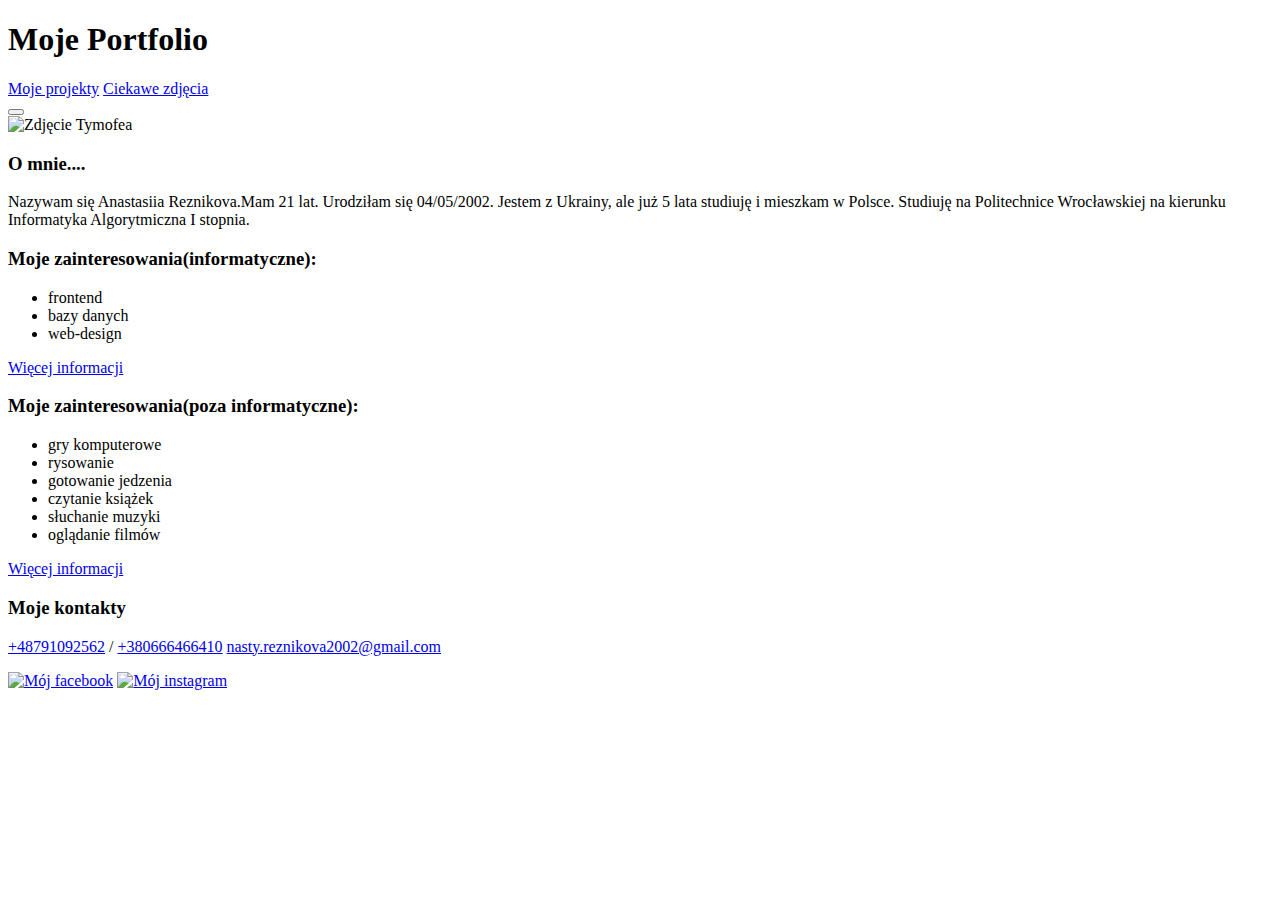
==== index.html @ b86e9222 "Add files via upload" ====
<!DOCTYPE html>
<html lang="pl">
  <head>
    <meta charset="UTF-8" />
    <meta http-equiv="X-UA-Compatible" content="IE=edge" />
    <meta name="viewport" content="width=device-width, initial-scale=1.0" />
    <link href="style.css" rel="stylesheet" />
    <link rel="preconnect" href="https://fonts.googleapis.com" />
    <link rel="preconnect" href="https://fonts.gstatic.com" crossorigin />
    <link
      href="https://fonts.googleapis.com/css2?family=Roboto+Mono:wght@200;300;400;500;600;700&display=swap"
      rel="stylesheet"
    />
    <title>Moje Portfolio</title>
  </head>
  <body id="index">
    <div class="wrapper">
      <nav class="heder">
        <h1 class="Tytul">Moje Portfolio</h1>
        <div class="linki" id="linki_index">
          <a href="projekty.html" class="Navigacja">Moje projekty</a>
          <a href="galeria.html" class="Navigacja">Ciekawe zdjęcia</a>
        </div>
        <button class="burger">
          <div class="line"></div>
          <div class="line"></div>
          <div class="line"></div>
        </button>
      </nav>
      <main>
        <div class="PierwszaCzesc" id="PierwszaCzesc_index">
          <picture class="Kolo">
            <!-- <source srcset="./zdjencia/1.jpg" media="(min-width:1000px)" /> -->
            <source srcset="./zdjencia/1.800.jpg" media="(min-width:800px)" />
            <source srcset="./zdjencia/2.640.jpg" media="(min-width:600px)" />
            <source srcset="./zdjencia/0.3.jpg" media="(min-width:300px)" />
            <img
              src="./zdjencia/0.1.jpg"
              class="gluwneZdjencie"
              alt="Zdjęcie Tymofea"
            />
          </picture>
          <article class="Omnie">
            <h3 class="Nagluwek">O mnie....</h3>
            <p class="Opis">
              Nazywam się Anastasiia Reznikova.Mam 21 lat. Urodziłam się
              04/05/2002. Jestem z Ukrainy, ale już 5 lata studiuję i mieszkam w
              Polsce. Studiuję na Politechnice Wrocławskiej na kierunku
              Informatyka Algorytmiczna I stopnia.
            </p>
          </article>
        </div>
        <section class="Zainteresowania">
          <h3 class="Nagluwek2">Moje zainteresowania(informatyczne):</h3>
          <ul class="Lista">
            <li>frontend</li>
            <li>bazy danych</li>
            <li>web-design</li>
          </ul>
          <a href="zainteresowania.html" class="wiecej">Więcej informacji</a>
        </section>
        <section class="Zainteresowania2">
          <h3 class="Nagluwek2">Moje zainteresowania(poza informatyczne):</h3>
          <ul class="Lista">
            <li>gry komputerowe</li>
            <li>rysowanie</li>
            <li>gotowanie jedzenia</li>
            <li>czytanie książek</li>
            <li>słuchanie muzyki</li>
            <li>oglądanie filmów</li>
          </ul>
          <a href="zainteresowania.html" class="wiecej">Więcej informacji</a>
        </section>
        <article class="Kolo2">
          <h3 class="NagluwekKont">Moje kontakty</h3>
          <p class="DaneKont">
            <a href="tel:+48791092562" class="DaneKPos">+48791092562</a> /
            <a href="+380666466410" class="DaneKPos">+380666466410</a>
            <a href="mailto:nasty.reznikova2002@gmail.com" class="DaneKPos"
              >nasty.reznikova2002@gmail.com</a
            >
          </p>
          <a href="https://ru-ru.facebook.com/anastasiia.reznikova.14"
            ><img src="facebook.svg" class="facebook" alt="Mój facebook"
          /></a>
          <a href="https://www.instagram.com/_nastya_reznikova_/"
            ><img src="instagram.svg" class="instagram" alt="Mój instagram"
          /></a>
        </article>
      </main>
    </div>
    <script src="kod.js"></script>
  </body>
</html>
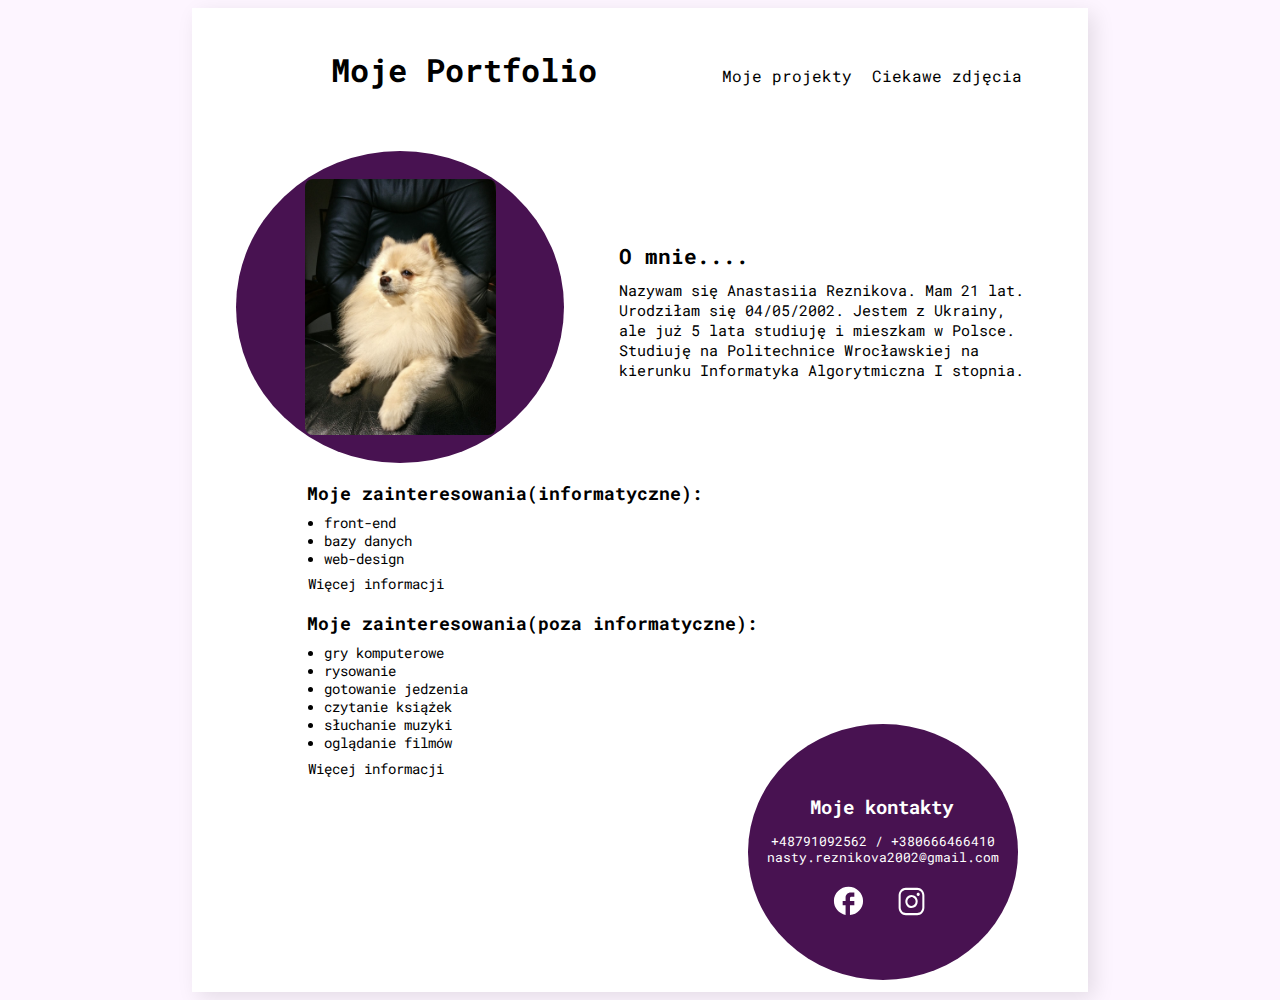
==== commit 7672966a: "Update index.html" ====
--- a/index.html
+++ b/index.html
@@ -43,7 +43,7 @@
           <article class="Omnie">
             <h3 class="Nagluwek">O mnie....</h3>
             <p class="Opis">
-              Nazywam się Anastasiia Reznikova.Mam 21 lat. Urodziłam się
+              Nazywam się Anastasiia Reznikova. Mam 21 lat. Urodziłam się
               04/05/2002. Jestem z Ukrainy, ale już 5 lata studiuję i mieszkam w
               Polsce. Studiuję na Politechnice Wrocławskiej na kierunku
               Informatyka Algorytmiczna I stopnia.
@@ -53,7 +53,7 @@
         <section class="Zainteresowania">
           <h3 class="Nagluwek2">Moje zainteresowania(informatyczne):</h3>
           <ul class="Lista">
-            <li>frontend</li>
+            <li>front-end</li>
             <li>bazy danych</li>
             <li>web-design</li>
           </ul>
--- a/style.css
+++ b/style.css
@@ -0,0 +1,1318 @@
+* {
+  font-family: "Roboto Mono", monospace;
+  /* box-sizing: border-box; */
+}
+body {
+  font-family: "Roboto Mono", monospace;
+  background: #fdf5ff;
+}
+
+.wrapper,
+.wrapperZai,
+.wrapperPro,
+.wrapperGale {
+  /* display: flex; */
+  /* width: 1200px; */
+  overflow: hidden;
+  scrollbar-width: none;
+  -ms-overflow-style: none;
+  margin: 0 auto;
+  padding: 0px;
+  background: #ffffff;
+  box-shadow: 6px 6px 20px rgba(0, 0, 0, 0.1);
+  height: 65.5em;
+}
+div.wrapper.active {
+  height: 69em;
+}
+div.wrapperPro.active {
+  height: 67em;
+}
+div.wrapperZai.active {
+  height: 104em;
+}
+div.wrapperGale.active {
+  height: 90em;
+}
+.wrapperZai {
+  height: 98em;
+}
+.wrapperPro {
+  height: 64em;
+}
+.wrapperGale {
+  height: 87.5em;
+}
+.heder {
+  padding-top: 2%;
+}
+.Tytul {
+  /* margin: 0px; */
+  margin: 2.5%;
+  margin-left: 0%;
+  padding: 0px;
+  margin-bottom: 2%;
+}
+nav {
+  /* display: grid; */
+  /* margin-top: 12px; */
+  margin-left: 3%;
+}
+picture.js {
+  display: none;
+}
+nav.heder.js {
+  /* display: grid; */
+  /* margin-top: 12px; */
+  display: flex;
+  /* overflow-y: hidden; */
+  /* scrollbar-width: none;
+  -ms-overflow-style: none; */
+  justify-content: space-between;
+  /* align-items: center; */
+  /* overflow-x: hidden; */
+  position: relative;
+  margin-left: 3%;
+}
+.burger {
+  display: none;
+}
+.burger.js {
+  background: transparent;
+  border: none;
+  outline: none;
+  cursor: pointer;
+  display: block;
+}
+
+.line {
+  width: 3em;
+  height: 0.3em;
+  background-color: #481251;
+  margin: 0.6em;
+  border-radius: 20px;
+  transition: 0.4s ease-in-out;
+}
+.burger.js.active .line:first-child {
+  transform: translateY(-300px);
+}
+.burger.js.active .line:nth-child(2) {
+  transform: rotate(-48deg) translateY(0);
+}
+.burger.js.active .line:nth-child(3) {
+  transform: rotate(48deg) translate(-7px, -9px);
+}
+
+.Navigacja {
+  text-decoration: none;
+  outline: none;
+  color: black;
+  font-size: 0.9em;
+}
+.Navigacja.js {
+  text-decoration: none;
+  outline: none;
+  color: whitesmoke;
+  /* color: black; */
+  font-size: 1em;
+  padding: 1%;
+}
+/* .Navigacja:hover {
+  font-weight: bold;
+  color: #481251;
+  font-size: 105%;
+} */
+
+.Navigacja.js:hover {
+  font-weight: bold;
+  color: #481251;
+  font-size: 105%;
+  transform: translateY(-10%);
+  /* text-align: center; */
+}
+.Navigacja.js.active:hover {
+  transform: translateY(-10%);
+  color: whitesmoke;
+  /* text-align: center; */
+}
+.linki {
+  margin: 0px;
+  padding: 0px;
+}
+.linki.js {
+  position: absolute;
+  right: 0;
+  top: 103%;
+  width: 103%;
+  visibility: hidden;
+  text-align: center;
+  background-color: #481251;
+  display: flex;
+  flex-direction: column;
+  margin: 0px;
+  padding: 0px;
+  padding-bottom: 2%;
+  transform: translate(100%);
+  transition: 0.4s ease-in-out;
+}
+div.linki.js.active {
+  visibility: visible;
+  transition: 0.5s ease-in-out;
+  transform: translate(
+    0%
+  ); /* Zastosuj przesunięcie 0% do elementu na osi poziomej */
+}
+/* ///////////////////////////////////////////////////////////////////////////////////////// */
+.PierwszaCzesc {
+  padding: 3%;
+  display: grid;
+  margin-top: 1em;
+  transition: 0.8s ease-in-out;
+}
+div.PierwszaCzesc.active {
+  margin-bottom: 1.5em;
+  transform: translateY(1em);
+  margin-top: 4.2em;
+  transition: 0.3s ease-in-out;
+}
+.gluwneZdjencie {
+  /* border: 10px yellow solid; */
+  position: absolute;
+  width: 58.5%;
+  left: 58px;
+  border-radius: 0.5em;
+  top: 9%;
+  transition: 1s;
+}
+.gluwneZdjencie:hover {
+  transform: scale(1.2);
+}
+.Kolo {
+  background: #481251;
+  position: relative;
+  border-radius: 50%;
+  width: 17.5em;
+  height: 16.5em;
+  left: 8%;
+}
+.Kolo {
+  /* animation-name: moveUpDown;
+  animation-duration: 1s; */
+  animation: moveUpDown 4s linear infinite 2.5s, wyjscie 3.4s linear; /* kolejność jest ważna */
+}
+
+@keyframes wyjscie {
+  /* 0% i 100% oznaca from i to i możemy zmienić animacje po procntac  */
+  0% {
+    transform: translateX(-150%);
+  }
+  50% {
+    transform: translateY(-9%);
+  }
+  90% {
+    transform: translateY(0);
+  }
+  100% {
+    transform: translateX(0);
+  }
+}
+.Opis {
+  padding: 0px;
+  margin: 0px;
+  width: 28em;
+  margin-top: 1%;
+  font-size: 76%;
+  /* margin-bottom: 6px; */
+}
+.Nagluwek {
+  padding: 0px;
+  margin: 0px;
+  margin-top: 2%;
+  font-size: 100%;
+}
+.Nagluwek2 {
+  padding: 0px;
+  margin: 0px;
+  margin-top: -3%;
+  margin-left: 3%;
+  font-size: 100%;
+}
+.Lista {
+  padding-left: 7.5%;
+  margin-top: 1%;
+  font-size: 81%;
+  margin-bottom: 0%;
+}
+/* /////////////// */
+/* .Omnie {
+  margin-left: 1em;
+}
+.Zainteresowania {
+  margin-left: 1em;
+}
+.Zainteresowania2 {
+  margin-left: 1em;
+} */
+.Zainteresowania {
+  margin-top: 2%;
+}
+.wiecej {
+  padding-left: 3%;
+  /* margin-top: 1px; */
+  font-size: 78%;
+  text-decoration: none;
+  outline: none;
+  color: black;
+  /* transition: 1s; */
+}
+.wiecej:hover {
+  font-weight: bold;
+  color: #481251;
+  font-size: 90%;
+  /* transform: scale(2); */
+}
+.Zainteresowania2 {
+  margin-top: 5%;
+}
+/* /////////////////////////// */
+.Kolo2 {
+  background: #481251;
+  position: relative;
+  border-radius: 50%;
+  width: 16.9em;
+  display: flow-root;
+  margin: 0%;
+  margin-top: 5%;
+  height: 16em;
+  left: 17%;
+}
+.Kolo2 {
+  /* animation-name: moveUpDown;
+  animation-duration: 1s; */
+  animation: moveUpDown 4s linear infinite 2.3s;
+}
+.Kolo2.stopped,
+.Kolo.stopped {
+  animation-play-state: paused;
+}
+
+@keyframes moveUpDown {
+  /* 0% i 100% oznaca from i to i możemy zmienić animacje po procntac  */
+
+  0%,
+  100% {
+    transform: translateY(0);
+  }
+  50% {
+    transform: translateY(-9%);
+  }
+}
+.NagluwekKont {
+  padding: 0%;
+  margin: 23%;
+  margin-top: 26%;
+  margin-bottom: 0%;
+  /* left: 67px; */
+  color: #ffffff;
+  position: relative;
+}
+.DaneKont {
+  color: #ffff;
+  text-align: center;
+  /* width: 421px; */
+  position: relative;
+  padding: 0%;
+  margin: 0%;
+  margin-top: 5%;
+  left: 0%;
+  font-weight: 400;
+  font-size: 79%;
+}
+/* /////////////////////// */
+.DaneKPos {
+  color: #ffffff;
+  text-decoration: none;
+}
+.DaneKPos:hover {
+  text-decoration: revert;
+}
+.facebook {
+  position: relative;
+  margin: 0%;
+  margin-top: 7%;
+  padding: 0%;
+  width: 13%;
+  left: 31%;
+}
+.facebook:hover {
+  opacity: 0.5;
+}
+.instagram:hover {
+  opacity: 0.5;
+}
+.instagram {
+  position: relative;
+  margin: 0%;
+  margin-top: 5%;
+  padding: 0%;
+  width: 12%;
+  left: 38%;
+  top: 0.5%;
+}
+/* ///////////////// */
+.Nagluwek2Zain {
+  padding: 0px;
+  margin: 0px;
+  margin-top: 3%;
+  margin-left: 3%;
+  font-size: 94%;
+  margin-bottom: 2.2em;
+}
+.ListaZain {
+  margin-top: -2%;
+  font-size: 75%;
+  width: 90%;
+  color: #ffff;
+  margin-bottom: 0%;
+  position: relative;
+  top: 21%;
+  left: 1%;
+}
+.KoloZain,
+.KoloZain2,
+.KoloMale,
+.KoloMale2,
+.KoloMale3,
+.KoloMale4,
+.KoloMale5 {
+  animation: moveUpDown 4s linear infinite;
+}
+
+.KoloZain.stopped,
+.KoloZain2.stopped,
+.KoloMale.stopped,
+.KoloMale2.stopped,
+.KoloMale3.stopped,
+.KoloMale4.stopped,
+.KoloMale5.stopped {
+  animation-play-state: paused;
+}
+
+.KoloZain {
+  background: #6e234d;
+  position: relative;
+  border-radius: 50%;
+  width: 15.5em;
+  height: 17em;
+  left: 2em;
+}
+.KoloMale {
+  background: #6e234d;
+  position: relative;
+  border-radius: 50%;
+  width: 10.5em;
+  height: 10em;
+  left: 11em;
+  top: -1.8em;
+}
+/* ////////////////////////// */
+.Dodatek {
+  padding: 0px;
+  margin: 0px;
+  position: relative;
+  top: 2.5em;
+  font-size: 75%;
+  color: #ffff;
+  width: 12em;
+  left: 2.1em;
+}
+.KoloZain2 {
+  background: #702a69;
+  position: relative;
+  margin: 0px;
+  border-radius: 50%;
+  width: 15.9em;
+  height: 17.5em;
+  top: -1.6em;
+  left: 2em;
+}
+.KoloMale2 {
+  background: #6e234d;
+  position: relative;
+  border-radius: 50%;
+  width: 13em;
+  height: 12.5em;
+  left: 0.5em;
+  top: 0.7em;
+}
+.DodatekMal {
+  padding: 0px;
+  margin: 0px;
+  position: relative;
+  top: 2.5em;
+  font-size: 75%;
+  color: #ffff;
+  width: 12em;
+  left: 3.5em;
+}
+.Nagluwek2Zain2 {
+  padding: 0px;
+  margin: 0px;
+  margin-top: -1em;
+  margin-bottom: 0.7em;
+  margin-left: 3%;
+  font-size: 94%;
+}
+.NieProf {
+  height: 0em;
+}
+.KoloMale3 {
+  background: #08689f;
+  position: relative;
+  border-radius: 50%;
+  width: 9.5em;
+  margin: 0px;
+  padding: 0px;
+  height: 9em;
+  left: 12em;
+  top: -3.7em;
+}
+.DodatekMal2 {
+  padding: 0px;
+  margin: 0px;
+  position: relative;
+  top: 2.5em;
+  font-size: 75%;
+  color: #ffff;
+  width: 11em;
+  left: 1.7em;
+}
+.DodatekMal3 {
+  padding: 0px;
+  margin: 0px;
+  position: relative;
+  top: 4em;
+  font-size: 75%;
+  color: #ffff;
+  width: 16.5em;
+  left: 2.7em;
+}
+.KoloMale4 {
+  background: #40236e;
+  position: relative;
+  border-radius: 50%;
+  width: 15.5em;
+  margin: 0px;
+  padding: 0px;
+  height: 15em;
+  left: 5em;
+  top: -3.5em;
+}
+.DodatekMal4 {
+  padding: 0px;
+  margin: 0px;
+  position: relative;
+  top: 2.2em;
+  font-size: 75%;
+  color: #ffff;
+  width: 11em;
+  left: 2.7em;
+}
+.KoloMale5 {
+  background: #31257e;
+  position: relative;
+  border-radius: 50%;
+  width: 11em;
+  margin: 0px;
+  padding: 0px;
+  height: 10.5em;
+  left: 1em;
+  top: -4.5em;
+}
+/* ///////////////////////// !!!!!!!!! */
+.NagluwekGaleria {
+  padding: 0px;
+  margin: 0px;
+  margin-top: 0.5em;
+  margin-left: 3%;
+  margin-bottom: 1em;
+  text-align: center;
+  font-size: 94%;
+}
+.tab {
+  display: grid;
+  margin: 0px;
+  padding: 0px;
+}
+
+.Kolona1 {
+  margin: 0px;
+  padding: 0px;
+  display: grid;
+  justify-content: center;
+}
+
+.KoloGale {
+  background: #481251;
+  position: relative;
+  border-radius: 50%;
+  width: 14em;
+  height: 13.5em;
+  /* left: 0.2em; */
+  top: 0.5em;
+}
+/* ///////////////////////////////////// */
+.ZdjencieGal {
+  top: 1.1em;
+  width: 8.5em;
+  position: relative;
+  left: 2.7em;
+  border-radius: 10%;
+  transition: 1s;
+}
+.ZdjencieGal:hover {
+  transform: scale(1.2);
+}
+.ZdjencieGal2 {
+  top: 2.9em;
+  width: 8.5em;
+  position: relative;
+  left: 2.7em;
+  border-radius: 10%;
+  transition: 1s;
+}
+.ZdjencieGal2:hover {
+  transform: scale(1.2);
+}
+.KoloGale2 {
+  background: #481251;
+  position: relative;
+  border-radius: 50%;
+  width: 14em;
+  height: 13.5em;
+  /* left: 0.2em; */
+  top: 4.1em;
+}
+
+.ZdjencieGal3 {
+  top: 1.1em;
+  width: 8.5em;
+  position: relative;
+  left: 2.7em;
+  border-radius: 10%;
+  transition: 1s;
+}
+.ZdjencieGal3:hover {
+  transform: scale(1.2);
+}
+.ZdjencieGal4 {
+  top: 4.6em;
+  width: 8.5em;
+  position: relative;
+  left: 2.7em;
+  border-radius: 10%;
+  transition: 1s;
+}
+.ZdjencieGal4:hover {
+  transform: scale(1.2);
+}
+.KoloGale3 {
+  background: #481251;
+  position: relative;
+  border-radius: 50%;
+  width: 14em;
+  height: 13.5em;
+  /* left: 0.2em; */
+  top: 2.5em;
+}
+.KoloGale3,
+.KoloGale2,
+.KoloGale {
+  /* animation-name: moveUpDown;
+  animation-duration: 1s; */
+  animation: moveUpDown 4s linear infinite 2.3s;
+}
+.KoloGale3.stopped,
+.KoloGale2.stopped,
+.KoloGale.stopped {
+  animation-play-state: paused;
+}
+
+/* ///////////////////////////////////////// */
+.Nagluwek2Pro {
+  padding: 0px;
+  margin: 0px;
+  margin-top: 3%;
+  margin-left: 3%;
+  font-size: 100%;
+}
+.KoloPro1,
+.KoloPro2,
+.KoloProMal {
+  animation: moveUpDown 4s linear infinite;
+}
+
+.KoloPro1.stopped,
+.KoloPro2.stopped,
+.KoloProMal.stopped {
+  animation-play-state: paused;
+}
+.KoloPro1 {
+  background: #40236e;
+  position: relative;
+  border-radius: 50%;
+  width: 11em;
+  height: 13em;
+  margin-top: 2.4em;
+  /* left: 27px; */
+  left: 4.5em;
+}
+.ListaPro {
+  margin-top: -8px;
+  font-size: 75%;
+  width: 14em;
+  color: #ffff;
+  margin-bottom: 0px;
+  position: relative;
+  top: 3.5em;
+  left: 0em;
+}
+.Kod {
+  position: relative;
+  font-size: 105%;
+  top: -0.8em;
+  left: -2%;
+}
+.TloKod {
+  position: relative;
+  font-size: 47%;
+  color: #ffff;
+  background-color: rgba(24, 20, 36, 1);
+  left: 1.2em;
+  width: 45.3em;
+  margin: 0px;
+  padding: 0px;
+}
+/* .kodZdjecie {
+  position: relative;
+  margin: 0px;
+  margin-left: 11px;
+  padding: 0px;
+  border-radius: 11px;
+  margin-right: 11px;
+  width: 338px;
+} */
+.projekty {
+  transition: 0.8s ease-in-out;
+}
+article.projekty.active {
+  margin-bottom: 1.5em;
+  transform: translateY(1em);
+  margin-top: 3.5em;
+  transition: 0.3s ease-in-out;
+}
+.NagluwekGaleria {
+  transition: 0.8s ease-in-out;
+}
+h3.NagluwekGaleria.active {
+  margin-bottom: 1.5em;
+  transform: translateY(1em);
+  margin-top: 5em;
+  transition: 0.3s ease-in-out;
+}
+.zainterysow_info {
+  transition: 0.8s ease-in-out;
+}
+article.zainterysow_info.active {
+  margin-bottom: 1.5em;
+  transform: translateY(1em);
+  margin-top: 5.5em;
+  transition: 0.3s ease-in-out;
+}
+.KoloProMal {
+  background: #08689f;
+  position: relative;
+  border-radius: 50%;
+  width: 6.5em;
+  height: 8.5em;
+  margin-top: 1.3em;
+  /* left: 27px; */
+  left: 1em;
+}
+.ListaPro2 {
+  margin-top: -0.6em;
+  font-size: 75%;
+  width: 9em;
+  color: #ffff;
+  margin-bottom: 0px;
+  position: relative;
+  top: 2.5em;
+  left: -1em;
+}
+.KoloPro2 {
+  background: #6e234d;
+  position: relative;
+  border-radius: 50%;
+  width: 13em;
+  height: 14.5em;
+  /* margin-top: -5px; */
+  top: -2em;
+  /* left: 27px; */
+  left: 4.5em;
+}
+.ListaPro3 {
+  margin-top: -8px;
+  font-size: 75%;
+  width: 15em;
+  color: #ffff;
+  margin-bottom: 0px;
+  position: relative;
+  top: 3.6em;
+  left: 0.5em;
+}
+@media screen and (min-width: 600px) and (max-width: 1500px) {
+  .wrapper {
+    width: 56em;
+    height: 61.5em;
+  }
+  .wrapperZai {
+    width: 56em;
+    height: 72.9em;
+  }
+  .wrapperPro {
+    width: 56em;
+    height: 51.5em;
+  }
+  .wrapperGale {
+    width: 56em;
+    height: 65.5em;
+  }
+  .Kolo2 {
+    left: 62%;
+    margin-top: -6%;
+  }
+  nav {
+    display: flex;
+    /* margin-top: 12px; */
+    margin-left: 3%;
+    flex-direction: row;
+    justify-content: space-between;
+    align-items: baseline;
+  }
+  .linki {
+    margin-right: 3.5em;
+  }
+  .linki.js {
+    visibility: visible;
+    margin-right: 3.5em;
+  }
+  .js #linki_index {
+    width: 42.5%;
+  }
+  .js #linki_projekt {
+    width: 33%;
+  }
+  .js #linki_zainterosowania {
+    width: 50%;
+  }
+  .js #linki_galeria {
+    width: 34%;
+  }
+  .linki.js {
+    position: static;
+    text-align: center;
+    visibility: visible;
+    background-color: white;
+    display: flex;
+    flex-direction: row;
+    margin: 0px;
+    padding: 0px;
+    padding-bottom: 2%;
+    transform: translate(0%);
+    /* transition: 0.4s ease-in-out; */
+  }
+  .Navigacja.js {
+    color: black;
+  }
+  .Omnie {
+    margin-right: 1.3em;
+  }
+  .Tytul {
+    margin-left: 3.5em;
+  }
+  .Navigacja,
+  .Navigacja.js {
+    padding-right: 1em;
+    font-size: 1em;
+  }
+  .Kolo {
+    width: 20.5em;
+    height: 19.5em;
+    left: 2%;
+  }
+  .gluwneZdjencie {
+    left: 4.3em;
+  }
+  .PierwszaCzesc {
+    display: flex;
+    flex-direction: row;
+    align-items: center;
+    justify-content: space-between;
+  }
+  .Nagluwek {
+    margin-bottom: 0.5em;
+    margin-top: 2%;
+    font-size: 131%;
+  }
+  .Opis {
+    font-size: 94%;
+  }
+  .Nagluwek2 {
+    margin-top: -3%;
+    margin-left: 12.8%;
+    font-size: 115%;
+  }
+  .wiecej {
+    padding-left: 12.9%;
+    font-size: 85%;
+  }
+  .Lista {
+    padding-left: 14.7%;
+    margin-bottom: 0.5%;
+    font-size: 86%;
+  }
+  .Nagluwek2Zain {
+    margin-top: 2%;
+    font-size: 114%;
+    text-align: center;
+  }
+  .KoloZain2 {
+    top: -15.6em;
+    left: 31em;
+  }
+  .KoloZain {
+    left: 7em;
+    top: 4.6em;
+  }
+  .KoloMale {
+    left: 23em;
+    top: -18.5em;
+  }
+  .Nagluwek2Zain2 {
+    margin-top: -25%;
+    margin-left: 3%;
+    margin-bottom: -0.3em;
+    font-size: 114%;
+    text-align: center;
+  }
+  .KoloMale2 {
+    left: 9.5em;
+    top: 1.7em;
+  }
+  .KoloMale3 {
+    left: 38em;
+    top: -9.7em;
+  }
+  .KoloMale4 {
+    left: 30em;
+    top: -10em;
+  }
+  .KoloMale5 {
+    left: 19.5em;
+    top: -17.5em;
+  }
+  .Nagluwek2Pro {
+    font-size: 114%;
+    text-align: center;
+  }
+  .KoloPro1 {
+    margin-top: 1.5em;
+    left: 7.5em;
+  }
+  .TloKod {
+    font-size: 54%;
+    left: 46.5em;
+    width: 49.3em;
+    top: -26em;
+  }
+  .Kod {
+    font-size: 114%;
+  }
+  .KoloProMal {
+    margin-top: -9.7em;
+    left: 13em;
+  }
+  .KoloPro2 {
+    top: -11em;
+    left: 32.5em;
+  }
+  .tab {
+    display: flex;
+    justify-content: center;
+  }
+  .NagluwekGaleria {
+    font-size: 114%;
+  }
+  .Kolona1 {
+    margin-top: 1em;
+    margin-right: 3em;
+    margin-left: 2em;
+  }
+
+  .ZdjencieGal {
+    top: 1.3em;
+    width: 11.5em;
+    left: 3.8em;
+  }
+  .KoloGale,
+  .KoloGale2,
+  .KoloGale3 {
+    width: 19.1em;
+    height: 18.1em;
+  }
+  .ZdjencieGal2 {
+    width: 11.5em;
+    top: 1.8em;
+  }
+  .ZdjencieGal3 {
+    width: 11.5em;
+    top: 2.1em;
+    left: 3.7em;
+  }
+  .ZdjencieGal4 {
+    width: 11.5em;
+    top: 3.2em;
+  }
+  .KoloGale2 {
+    top: 3em;
+    left: -1em;
+  }
+
+  .KoloGale3 {
+    top: 3.5em;
+  }
+  .burger.js {
+    display: none;
+  }
+  .Navigacja.js.active:hover {
+    transform: translateY(-10%);
+    color: #481251;
+    /* text-align: center; */
+  }
+}
+@media screen and (min-width: 600px) and (max-width: 700px) {
+  .Opis {
+    font-size: 97%;
+  }
+  .wrapper {
+    height: 65em;
+  }
+  .Tytul {
+    font-size: 1.8em;
+  }
+  .Nagluwek2 {
+    font-size: 118%;
+  }
+  .linki.js {
+    width: 42%;
+    visibility: visible;
+  }
+  .Lista {
+    font-size: 95%;
+  }
+  .DaneKont {
+    font-size: 85%;
+  }
+  .facebook {
+    width: 14%;
+  }
+  .instagram {
+    width: 13%;
+  }
+  .wiecej {
+    font-size: 88%;
+  }
+
+  .linki {
+    font-size: 110%;
+  }
+  .Nagluwek2Zain {
+    font-size: 125%;
+    margin-bottom: 1em;
+  }
+  .Nagluwek2Zain2 {
+    font-size: 125%;
+    margin-top: -27%;
+  }
+  .ListaZain {
+    left: 2%;
+    font-size: 90%;
+    width: 87%;
+    top: 20%;
+    left: 5%;
+  }
+  .KoloZain {
+    width: 18.5em;
+    height: 20em;
+  }
+  .KoloMale {
+    width: 11.5em;
+    height: 11em;
+    left: 26em;
+    top: -20.5em;
+  }
+  .Dodatek {
+    left: 2em;
+    top: 2.5em;
+    font-size: 83%;
+  }
+  .KoloZain2 {
+    width: 18.9em;
+    height: 20.5em;
+  }
+  .KoloMale2 {
+    width: 14em;
+    height: 13em;
+  }
+  .DodatekMal {
+    font-size: 83%;
+  }
+  .KoloMale3 {
+    width: 10.5em;
+    height: 10em;
+  }
+  .DodatekMal2 {
+    font-size: 83%;
+  }
+  .KoloMale4 {
+    width: 16.5em;
+    height: 16em;
+  }
+  .DodatekMal3 {
+    font-size: 83%;
+  }
+  .KoloMale5 {
+    width: 12em;
+    left: 19em;
+    height: 11.5em;
+  }
+  .DodatekMal4 {
+    left: 2.5em;
+    font-size: 83%;
+  }
+  .wrapperZai {
+    height: 82em;
+  }
+  .Nagluwek2Pro {
+    font-size: 118%;
+  }
+  .TloKod {
+    top: -25.5em;
+  }
+  .KoloPro1 {
+    width: 12em;
+    height: 14em;
+    top: 1.5em;
+  }
+  .ListaPro {
+    font-size: 83%;
+  }
+  .ListaPro3 {
+    font-size: 83%;
+  }
+  .ListaPro2 {
+    font-size: 83%;
+  }
+  .KoloPro2 {
+    width: 14em;
+    height: 15.5em;
+  }
+  .KoloProMal {
+    width: 7em;
+    height: 9em;
+  }
+  .wrapperPro {
+    height: 55em;
+  }
+}
+
+@media screen and (min-width: 501px) and (max-width: 599.9px) {
+  /* .Omnie {
+    margin-left: 1em;
+  }
+  .Zainteresowania {
+    margin-left: 1em;
+  }
+  .Zainteresowania2 {
+    margin-left: 1em;
+  } */
+  article.projekty.active {
+    margin-top: 4em;
+  }
+
+  .wrapper {
+    height: 65em;
+  }
+  .Kolo {
+    left: 22%;
+  }
+  .Kolo2 {
+    left: 26%;
+  }
+  .Lista {
+    padding-left: 6.5%;
+  }
+  .Nagluwek2Pro {
+    text-align: center;
+  }
+  .KoloPro1 {
+    left: 10.5em;
+  }
+  .TloKod {
+    left: 12.5em;
+    width: 48.3em;
+  }
+  .wrapperPro {
+    height: 65em;
+  }
+  .KoloPro2 {
+    left: 15.5em;
+  }
+  .KoloProMal {
+    top: 2em;
+    left: 4em;
+  }
+  .Nagluwek2Zain {
+    text-align: center;
+  }
+  .Nagluwek2Zain2 {
+    text-align: center;
+    margin-top: -3em;
+  }
+  .KoloMale {
+    left: 16em;
+    top: -4.5em;
+  }
+  .KoloZain {
+    margin-top: 5%;
+  }
+  .KoloZain2 {
+    top: -4.6em;
+  }
+  .KoloMale2 {
+    margin-top: 2%;
+  }
+  .KoloMale5 {
+    left: 1em;
+    top: -16.5em;
+  }
+  .KoloMale4 {
+    left: 11em;
+    top: -9.8em;
+  }
+  .KoloMale3 {
+    left: 21em;
+    top: -8.2em;
+  }
+  .wrapperZai {
+    height: 84em;
+  }
+  .Kod {
+    font-size: 112%;
+  }
+  div.wrapper.active {
+    height: 69em;
+  }
+  div.wrapperPro.active {
+    height: 68em;
+  }
+  div.wrapperZai.active {
+    height: 91em;
+  }
+  article.zainterysow_info.active {
+    margin-top: 6.5em;
+  }
+  div.wrapperGale.active {
+    height: 91em;
+  }
+}
+@media screen and (min-width: 570px) and (max-width: 600px) {
+  .wrapper {
+    height: 65.5em;
+  }
+  div.wrapper.active {
+    height: 69.5em;
+  }
+}
+@media screen and (min-width: 450px) and (max-width: 500px) {
+  /* .Omnie {
+    margin-left: 1em;
+  }
+  .Zainteresowania {
+    margin-left: 1em;
+  }
+  .Zainteresowania2 {
+    margin-left: 1em;
+  } */
+  .Kolo {
+    left: 20%;
+  }
+  .Kolo2 {
+    left: 23%;
+  }
+  .Nagluwek2Zain {
+    text-align: center;
+  }
+  .Nagluwek2Zain2 {
+    text-align: center;
+    margin-top: -1em;
+  }
+  .KoloMale3 {
+    left: 18em;
+    top: -6.2em;
+  }
+  .KoloMale5 {
+    left: 2.5em;
+    top: -11.5em;
+  }
+  .KoloMale2 {
+    left: 1.5em;
+    margin-top: 2%;
+  }
+  .KoloMale {
+    left: 15em;
+    top: -4em;
+  }
+  div.wrapperZai.active {
+    height: 96em;
+  }
+  .wrapperZai {
+    height: 91em;
+  }
+  .KoloMale4 {
+    left: 11em;
+    top: -6.5em;
+  }
+  .KoloZain {
+    margin-top: 5%;
+  }
+  .KoloZain2 {
+    top: -2.6em;
+  }
+  .Nagluwek2Pro {
+    text-align: center;
+  }
+  .KoloPro1 {
+    left: 8.5em;
+  }
+  .TloKod {
+    left: 10em;
+  }
+  .KoloPro2 {
+    left: 11.5em;
+  }
+  .KoloProMal {
+    left: 3em;
+    top: 2em;
+  }
+}
